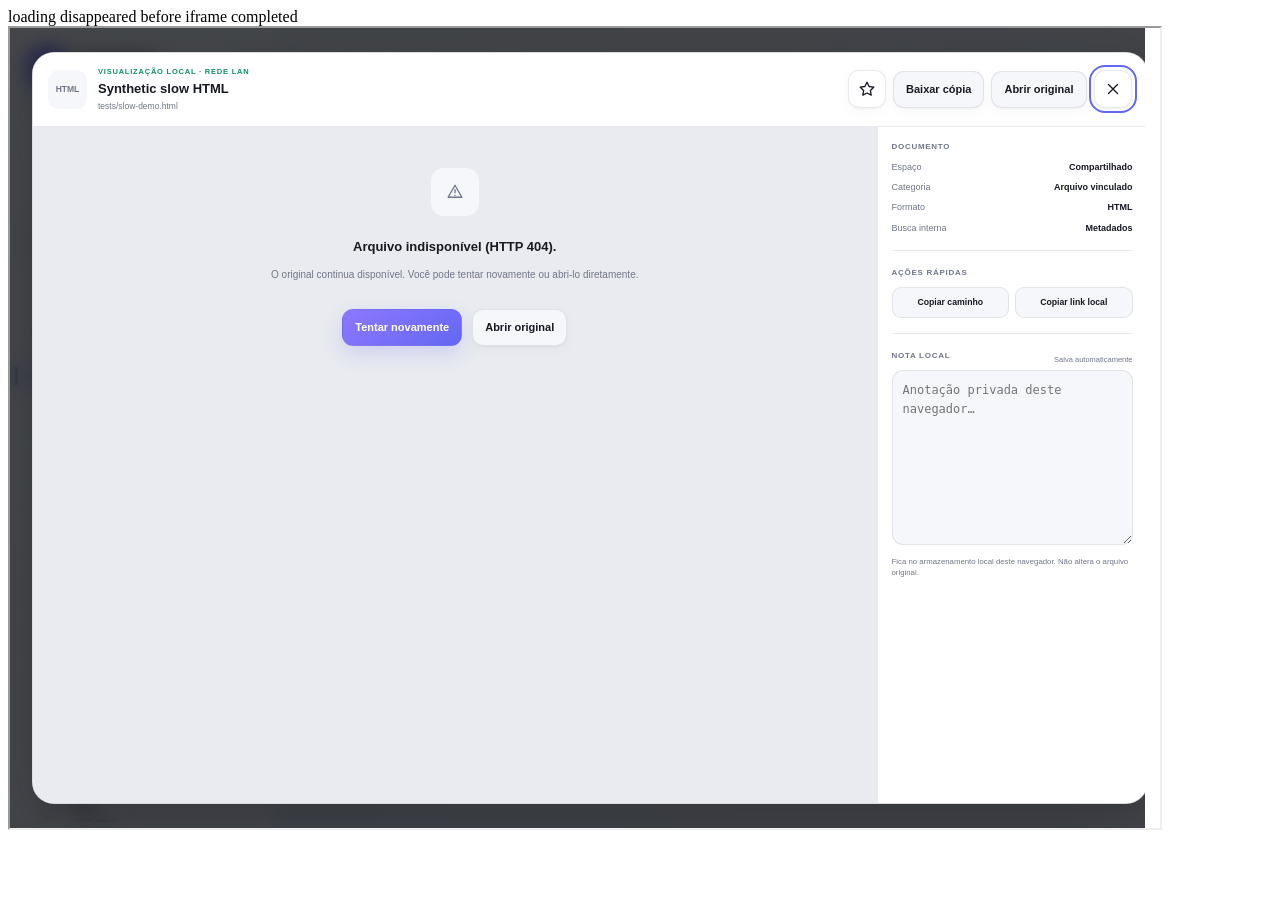
==== tests/browser_fixture.html @ befa3ee2 "test: add real Chromium smoke coverage for lazy modules, search and preview (#1 #2 #3)" ====
<!doctype html>
<html lang="pt-BR"><head><meta charset="UTF-8"><title>Synthetic Vault Browser Smoke</title></head>
<body><div id="browser-smoke-result" data-outcome="pending">Iniciando teste…</div>
<iframe id="vault-frame" src="../index.html" style="width:1150px;height:800px"></iframe>
<script>
(async()=>{
  const output=document.getElementById('browser-smoke-result');
  const frame=document.getElementById('vault-frame');
  const wait=(ms=50)=>new Promise(r=>setTimeout(r,ms));
  const until=async(predicate,label,timeout=10000)=>{
    const start=Date.now();
    while(Date.now()-start<timeout){const value=predicate();if(value)return value;await wait();}
    throw new Error('Timeout: '+label);
  };
  const check=(condition,message)=>{if(!condition)throw new Error(message);};
  const log=[];
  try{
    await until(()=>frame.contentWindow?.VAULT_DATA&&frame.contentDocument?.querySelector('#main .page-shell'),'initial dashboard');
    const w=frame.contentWindow,d=frame.contentDocument;
    const resources=()=>w.performance.getEntriesByType('resource').map(x=>x.name);
    check(!resources().some(x=>/search-index\.example|previews\.example|\.preview\.js/.test(x)),'boot requested full-text or previews');
    log.push('Lazy boot OK');
    const search=d.querySelector('#globalSearch');
    search.value='exemplo';search.dispatchEvent(new Event('input',{bubbles:true}));
    await until(()=>d.querySelector('.search-summary')&&d.querySelector('.search-summary h1')?.textContent.includes('exemplo'),'indexed search');
    check(d.querySelectorAll('[data-page-list="search-documents"] .doc-card').length===3,'expected three synthetic docs');
    check(resources().some(x=>x.includes('search-index.example.js')),'index was not loaded on demand');
    log.push('Indexed search OK');
    search.value='zznotfound';search.dispatchEvent(new Event('input',{bubbles:true}));
    await until(()=>d.querySelector('.search-summary h1')?.textContent.includes('zznotfound'),'latest search');
    check(d.querySelector('.search-summary')?.textContent.includes('Nada encontrado'),'missing honest empty state');
    log.push('Latest search OK');
    search.value='';search.dispatchEvent(new Event('input',{bubbles:true}));
    d.querySelector('.nav-item[data-route="documents"]').click();
    await until(()=>d.querySelector('[data-page-list="library"] .doc-card'),'library');
    const first=d.querySelector('[data-page-list="library"] [data-view]');
    first.click();
    const viewer=d.querySelector('#viewer'),body=d.querySelector('#viewerBody');
    await until(()=>!viewer.hidden&&body.querySelector('.reader-shell')&&body.getAttribute('aria-busy')==='false','markdown preview');
    check(resources().some(x=>x.includes('.preview.js')),'per-document preview chunk not loaded');
    log.push('Chunk preview OK');
    d.querySelector('#viewer [data-close-viewer]').click();
    check(viewer.hidden,'viewer did not close');
    const create=(path,title,format)=>w.VAULT_DATA.documents.push({id:'synthetic-'+format,owner:'demoa',title,category:'Fixture',format,path,size:99});
    create('tests/missing-image.png','Synthetic missing image','PNG');
    d.querySelector('.nav-item[data-route="documents"]').click();
    await until(()=>d.querySelector('[data-view="tests/missing-image.png"]'),'missing image card');
    d.querySelector('[data-view="tests/missing-image.png"]').click();
    await until(()=>body.querySelector('[data-retry-preview]'),'broken image error');
    check(body.getAttribute('aria-busy')==='false','viewer stayed busy on error');
    check(d.querySelector('#viewerOpen').getAttribute('href')==='tests/missing-image.png','original link missing');
    log.push('Image error/retry OK');
    d.querySelector('#viewer [data-close-viewer]').click();
    create('tests/slow-demo.html','Synthetic slow HTML','HTML');
    d.querySelector('.nav-item[data-route="documents"]').click();
    await until(()=>d.querySelector('[data-view="tests/slow-demo.html"]'),'slow doc card');
    d.querySelector('[data-view="tests/slow-demo.html"]').click();
    await wait(120);
    check(body.getAttribute('aria-busy')==='true'&&body.querySelector('.loading-preview'),'loading disappeared before iframe completed');
    log.push('Delayed iframe busy OK');
    d.querySelector('#viewer [data-close-viewer]').click();
    check(viewer.hidden,'viewer did not close during request');
    await wait(3100);
    check(viewer.hidden&&body.innerHTML==='','late iframe replaced closed viewer');
    log.push('Close cancels stale preview OK');
    output.dataset.outcome='pass';output.textContent=log.join(' | ');
  }catch(error){
    output.dataset.outcome='fail';output.textContent=error.message||String(error);
    console.error('Browser smoke failed',error);
  }
})();
</script></body></html>
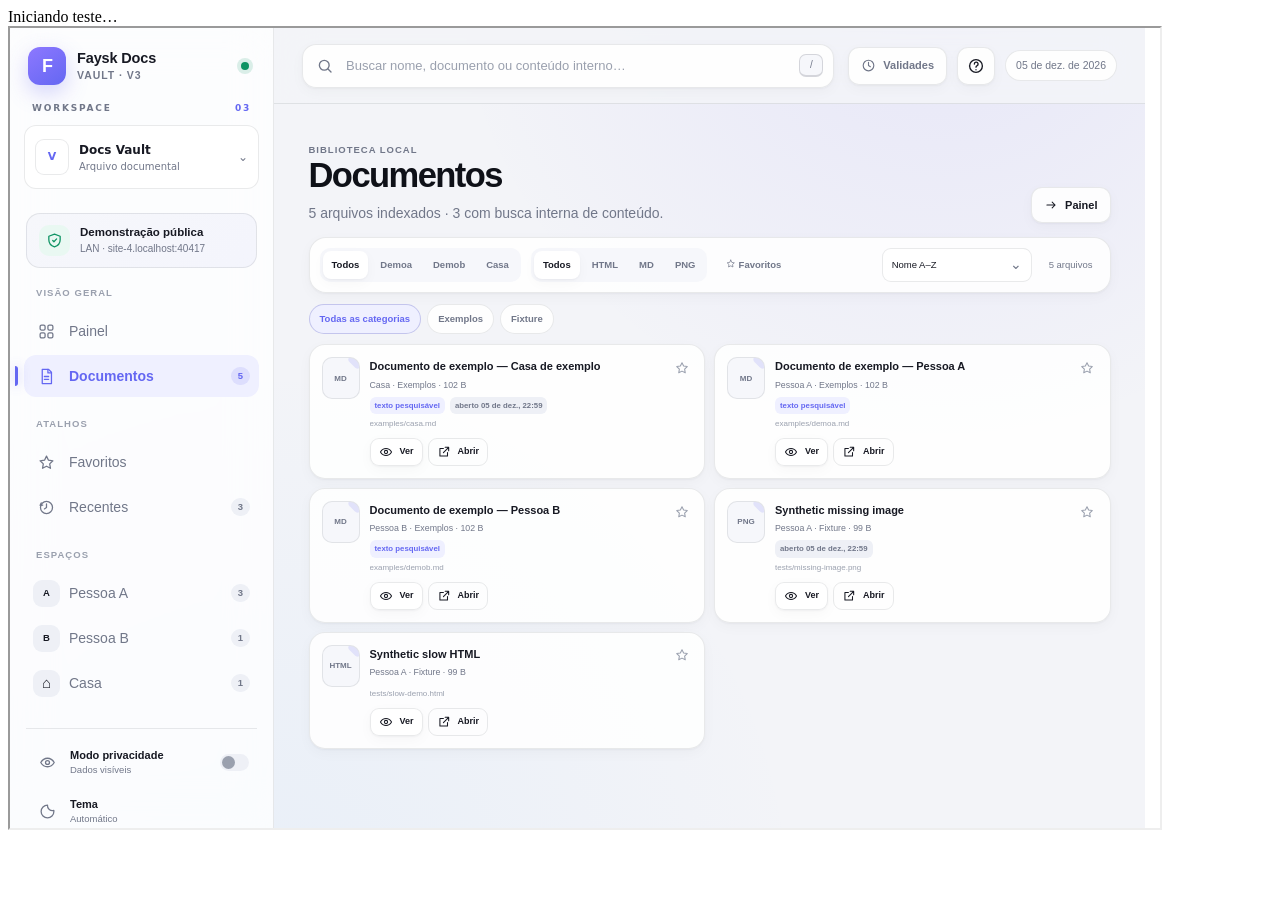
==== commit 3486edba: "test: assert iframe loader synchronously without virtual-time race" ====
--- a/tests/browser_fixture.html
+++ b/tests/browser_fixture.html
@@ -55,8 +55,10 @@
     d.querySelector('.nav-item[data-route="documents"]').click();
     await until(()=>d.querySelector('[data-view="tests/slow-demo.html"]'),'slow doc card');
     d.querySelector('[data-view="tests/slow-demo.html"]').click();
+    // Synchronous invariant: inserting the iframe must NOT immediately dismiss the loader.
+    // Headless Chrome virtual time can advance timers ahead of real HTTP delays.
+    check(body.getAttribute('aria-busy')==='true'&&body.querySelector('.loading-preview'),'loading disappeared on insertion');
     await wait(120);
-    check(body.getAttribute('aria-busy')==='true'&&body.querySelector('.loading-preview'),'loading disappeared before iframe completed');
     log.push('Delayed iframe busy OK');
     d.querySelector('#viewer [data-close-viewer]').click();
     check(viewer.hidden,'viewer did not close during request');
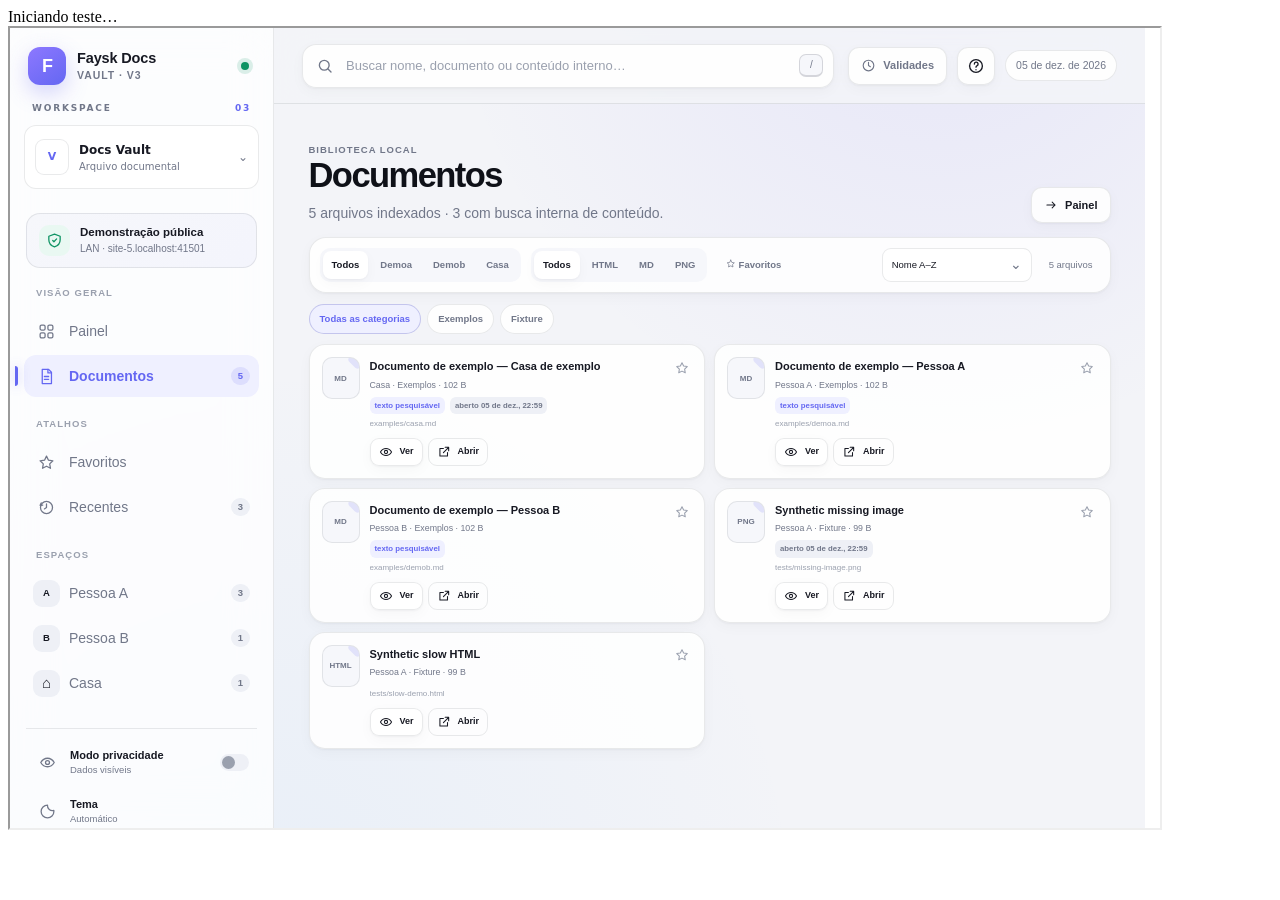
==== commit bb96209c: "test: Chromium PDF, Word and 40-card paging regressions (#2 #3)" ====
--- a/tests/browser_fixture.html
+++ b/tests/browser_fixture.html
@@ -65,6 +65,34 @@
     await wait(3100);
     check(viewer.hidden&&body.innerHTML==='','late iframe replaced closed viewer');
     log.push('Close cancels stale preview OK');
+    create('tests/synthetic.docx','Synthetic Word','DOCX');
+    w.VAULT_DATA.previewChunks['tests/synthetic.docx']='tests/word-preview.js';
+    d.querySelector('.nav-item[data-route="documents"]').click();
+    await until(()=>d.querySelector('[data-view="tests/synthetic.docx"]'),'Word card');
+    d.querySelector('[data-view="tests/synthetic.docx"]').click();
+    await until(()=>body.querySelector('iframe')&&body.getAttribute('aria-busy')==='false','Word HTML preview');
+    check(resources().some(x=>x.includes('word-preview.js')),'Word preview chunk not fetched');
+    d.querySelector('#viewer [data-close-viewer]').click();
+    log.push('Word preview OK');
+
+    create('tests/synthetic.pdf','Synthetic PDF','PDF');
+    d.querySelector('.nav-item[data-route="documents"]').click();
+    await until(()=>d.querySelector('[data-view="tests/synthetic.pdf"]'),'PDF card');
+    d.querySelector('[data-view="tests/synthetic.pdf"]').click();
+    await until(()=>body.querySelector('iframe')||body.querySelector('[data-retry-preview]'),'PDF embedded or recoverable error');
+    check(d.querySelector('#viewerOpen').getAttribute('href')==='tests/synthetic.pdf','PDF original link missing');
+    d.querySelector('#viewer [data-close-viewer]').click();
+    log.push('PDF loading/container OK');
+
+    for(let i=0;i<125;i++)create('tests/virtual-'+i+'.md','Synthetic volume '+i,'MD');
+    d.querySelector('.nav-item[data-route="documents"]').click();
+    await until(()=>d.querySelector('[data-page-list="library"]'),'paginated library');
+    check(d.querySelectorAll('[data-page-list="library"] .doc-card').length===40,'initial DOM not capped at 40');
+    const more=d.querySelector('[data-load-more="library"]');
+    check(more&&more.textContent.includes('restantes'),'load-more missing');
+    more.click();
+    check(d.querySelectorAll('[data-page-list="library"] .doc-card').length===80,'load-more did not append next 40');
+    log.push('40-card pages OK');
     output.dataset.outcome='pass';output.textContent=log.join(' | ');
   }catch(error){
     output.dataset.outcome='fail';output.textContent=error.message||String(error);
